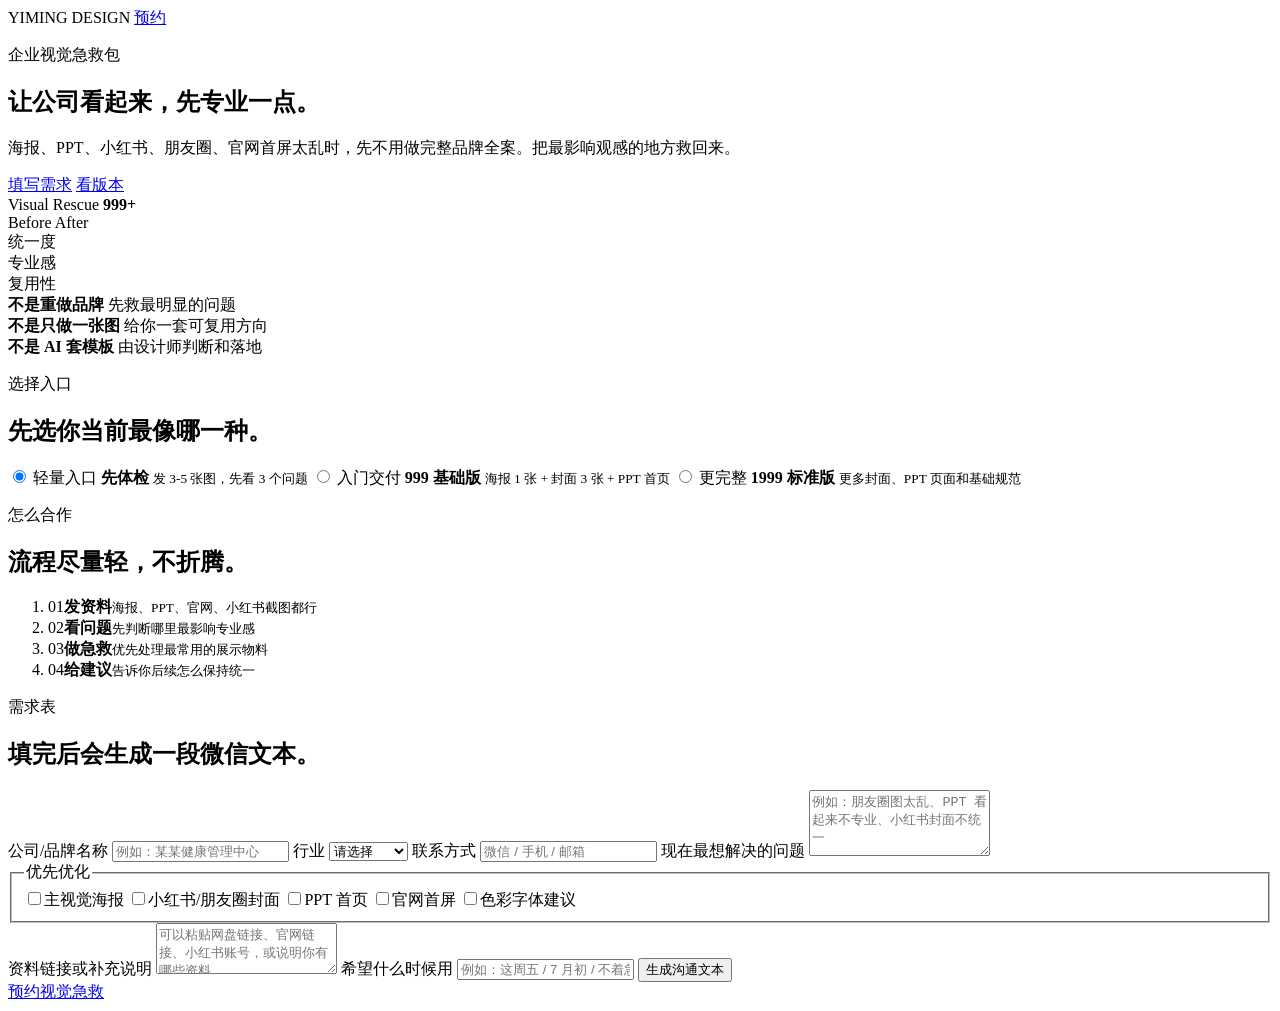
==== visual-rescue/index.html @ 76095b5c "Add initial HTML structure for visual rescue page" ====
<!doctype html>
<html lang="zh-CN">
  <head>
    <meta charset="UTF-8" />
    <meta name="viewport" content="width=device-width, initial-scale=1.0" />
    <title>企业视觉急救包预约</title>
    <meta name="description" content="企业视觉急救包预约页，填写资料后生成微信沟通文本。" />
    <link rel="stylesheet" href="./styles.css" />
  </head>
  <body>
    <main class="app">
      <section class="hero">
        <nav class="topbar" aria-label="页面导航">
          <span>YIMING DESIGN</span>
          <a href="#form">预约</a>
        </nav>

        <div class="hero-grid">
          <div class="hero-copy">
            <p class="eyebrow">企业视觉急救包</p>
            <h1>让公司看起来，先专业一点。</h1>
            <p>
              海报、PPT、小红书、朋友圈、官网首屏太乱时，先不用做完整品牌全案。把最影响观感的地方救回来。
            </p>
            <div class="hero-actions">
              <a class="primary" href="#form">填写需求</a>
              <a class="ghost" href="#plans">看版本</a>
            </div>
          </div>

          <div class="visual-card" aria-label="服务摘要">
            <div class="scanline"></div>
            <div class="visual-head">
              <span>Visual Rescue</span>
              <strong>999+</strong>
            </div>
            <div class="poster-preview">
              <span>Before</span>
              <span>After</span>
            </div>
            <div class="score-list">
              <div><span>统一度</span><b style="--w:86%"></b></div>
              <div><span>专业感</span><b style="--w:92%"></b></div>
              <div><span>复用性</span><b style="--w:78%"></b></div>
            </div>
          </div>
        </div>
      </section>

      <section class="panel promise">
        <div>
          <strong>不是重做品牌</strong>
          <span>先救最明显的问题</span>
        </div>
        <div>
          <strong>不是只做一张图</strong>
          <span>给你一套可复用方向</span>
        </div>
        <div>
          <strong>不是 AI 套模板</strong>
          <span>由设计师判断和落地</span>
        </div>
      </section>

      <section class="panel" id="plans">
        <div class="section-title">
          <p class="eyebrow">选择入口</p>
          <h2>先选你当前最像哪一种。</h2>
        </div>
        <div class="plans" role="radiogroup" aria-label="服务版本">
          <label class="plan active">
            <input type="radio" name="plan" value="先做免费初步体检" checked />
            <span class="plan-kicker">轻量入口</span>
            <strong>先体检</strong>
            <small>发 3-5 张图，先看 3 个问题</small>
          </label>
          <label class="plan">
            <input type="radio" name="plan" value="999 基础版视觉急救包" />
            <span class="plan-kicker">入门交付</span>
            <strong>999 基础版</strong>
            <small>海报 1 张 + 封面 3 张 + PPT 首页</small>
          </label>
          <label class="plan">
            <input type="radio" name="plan" value="1999 标准版视觉急救包" />
            <span class="plan-kicker">更完整</span>
            <strong>1999 标准版</strong>
            <small>更多封面、PPT 页面和基础规范</small>
          </label>
        </div>
      </section>

      <section class="panel process">
        <div class="section-title">
          <p class="eyebrow">怎么合作</p>
          <h2>流程尽量轻，不折腾。</h2>
        </div>
        <ol>
          <li><span>01</span><strong>发资料</strong><small>海报、PPT、官网、小红书截图都行</small></li>
          <li><span>02</span><strong>看问题</strong><small>先判断哪里最影响专业感</small></li>
          <li><span>03</span><strong>做急救</strong><small>优先处理最常用的展示物料</small></li>
          <li><span>04</span><strong>给建议</strong><small>告诉你后续怎么保持统一</small></li>
        </ol>
      </section>

      <form class="panel form" id="form">
        <div class="section-title">
          <p class="eyebrow">需求表</p>
          <h2>填完后会生成一段微信文本。</h2>
        </div>

        <label>
          <span>公司/品牌名称</span>
          <input name="brand" type="text" placeholder="例如：某某健康管理中心" />
        </label>

        <label>
          <span>行业</span>
          <select name="industry">
            <option value="">请选择</option>
            <option>医疗健康</option>
            <option>教育培训</option>
            <option>餐饮/门店</option>
            <option>本地服务</option>
            <option>企业服务</option>
            <option>电商/APP</option>
            <option>其他</option>
          </select>
        </label>

        <label>
          <span>联系方式</span>
          <input name="contact" type="text" placeholder="微信 / 手机 / 邮箱" />
        </label>

        <label>
          <span>现在最想解决的问题</span>
          <textarea name="problem" rows="4" placeholder="例如：朋友圈图太乱、PPT 看起来不专业、小红书封面不统一"></textarea>
        </label>

        <fieldset>
          <legend>优先优化</legend>
          <div class="checks">
            <label><input type="checkbox" name="needs" value="主视觉海报" />主视觉海报</label>
            <label><input type="checkbox" name="needs" value="小红书/朋友圈封面" />小红书/朋友圈封面</label>
            <label><input type="checkbox" name="needs" value="PPT 首页" />PPT 首页</label>
            <label><input type="checkbox" name="needs" value="官网首屏" />官网首屏</label>
            <label><input type="checkbox" name="needs" value="色彩字体建议" />色彩字体建议</label>
          </div>
        </fieldset>

        <label>
          <span>资料链接或补充说明</span>
          <textarea name="materials" rows="3" placeholder="可以粘贴网盘链接、官网链接、小红书账号，或说明你有哪些资料"></textarea>
        </label>

        <label>
          <span>希望什么时候用</span>
          <input name="deadline" type="text" placeholder="例如：这周五 / 7 月初 / 不着急" />
        </label>

        <button class="submit" type="submit">生成沟通文本</button>
      </form>

      <section class="panel result" id="resultPanel" hidden>
        <div class="section-title">
          <p class="eyebrow">已生成</p>
          <h2>复制这段发给我。</h2>
        </div>
        <textarea id="resultText" rows="12" readonly></textarea>
        <div class="actions">
          <button type="button" id="copyButton">复制文本</button>
          <a href="mailto:1048503374@qq.com" id="mailLink">发邮件</a>
        </div>
        <p class="tip">微信里也可以直接粘贴这段内容，再把相关图片一起发来。</p>
      </section>
    </main>

    <a class="float-cta" href="#form">预约视觉急救</a>
    <script src="./script.js"></script>
  </body>
</html>
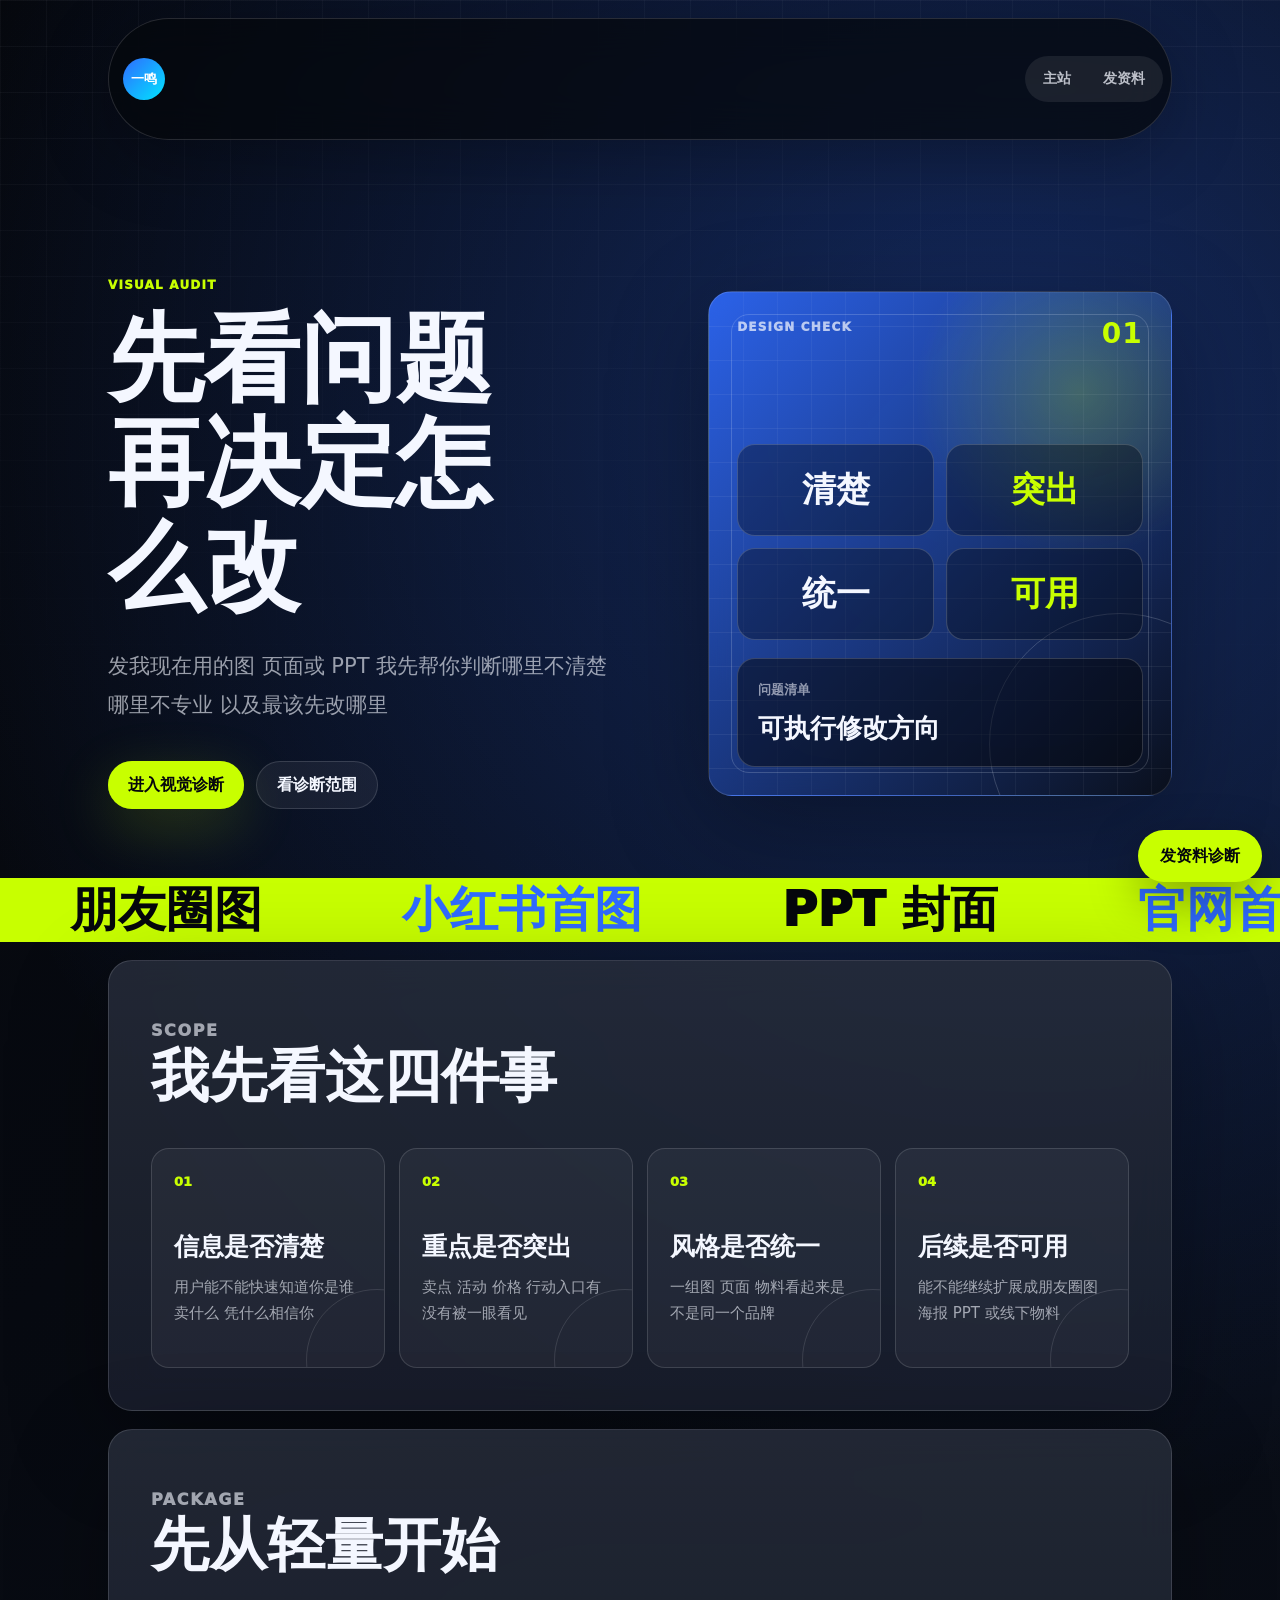
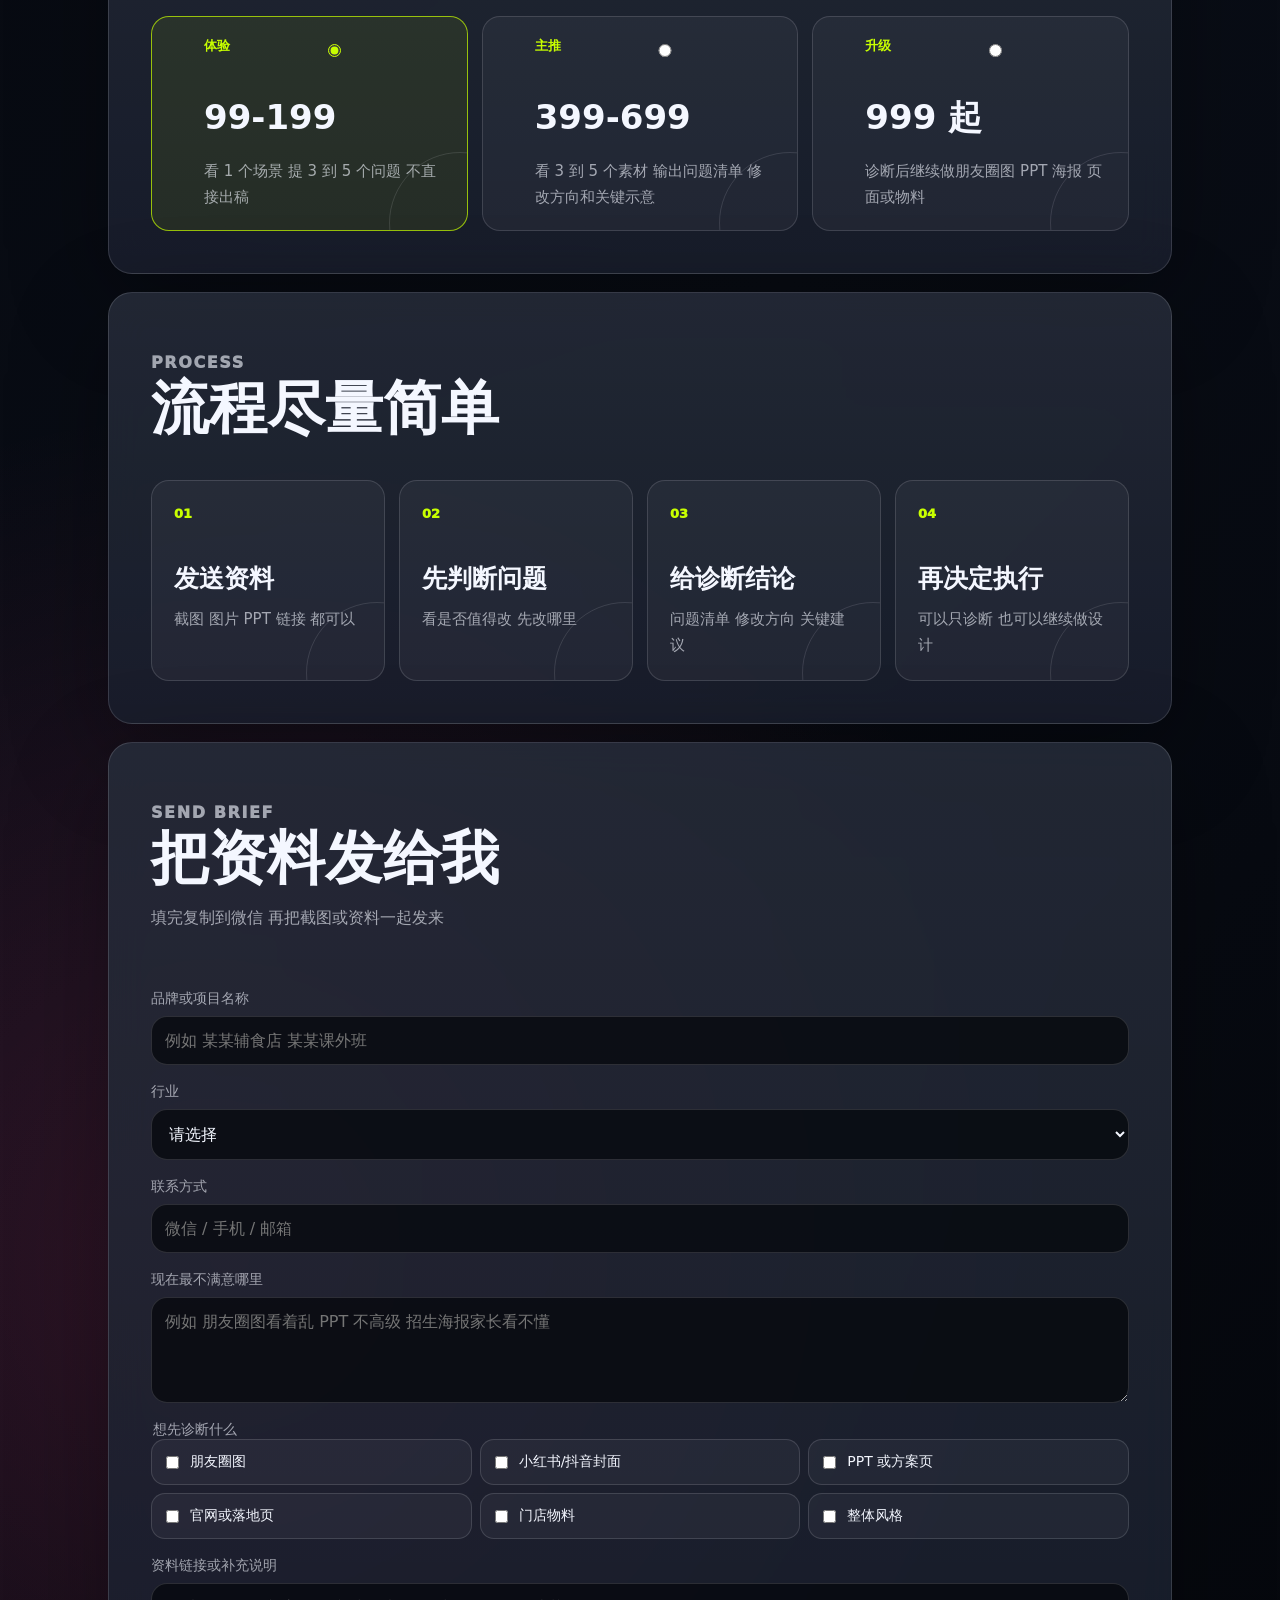
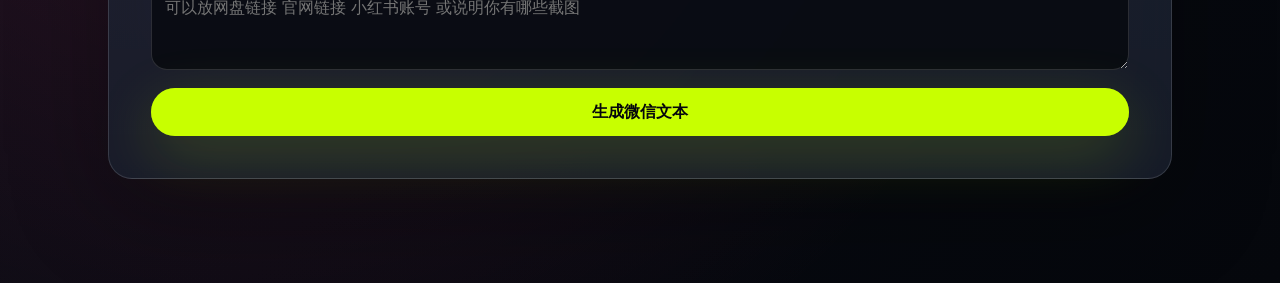
==== commit 0443052f: "Refine visual audit landing page" ====
--- a/visual-rescue/index.html
+++ b/visual-rescue/index.html
@@ -3,126 +3,155 @@
   <head>
     <meta charset="UTF-8" />
     <meta name="viewport" content="width=device-width, initial-scale=1.0" />
-    <title>企业视觉急救包预约</title>
-    <meta name="description" content="企业视觉急救包预约页，填写资料后生成微信沟通文本。" />
+    <title>视觉诊断 张一鸣</title>
+    <meta name="description" content="张一鸣视觉诊断入口，发送现有宣传图、页面或 PPT，先判断哪里不专业、哪里值得改。" />
     <link rel="stylesheet" href="./styles.css" />
   </head>
   <body>
     <main class="app">
-      <section class="hero">
+      <section class="hero" id="top">
         <nav class="topbar" aria-label="页面导航">
-          <span>YIMING DESIGN</span>
-          <a href="#form">预约</a>
+          <a class="brand" href="../">一鸣</a>
+          <div>
+            <a href="../">主站</a>
+            <a href="#form">发资料</a>
+          </div>
         </nav>
 
         <div class="hero-grid">
           <div class="hero-copy">
-            <p class="eyebrow">企业视觉急救包</p>
-            <h1>让公司看起来，先专业一点。</h1>
+            <p class="eyebrow">Visual Audit</p>
+            <h1>先看问题<br />再决定怎么改</h1>
             <p>
-              海报、PPT、小红书、朋友圈、官网首屏太乱时，先不用做完整品牌全案。把最影响观感的地方救回来。
+              发我现在用的图 页面或 PPT 我先帮你判断哪里不清楚 哪里不专业 以及最该先改哪里
             </p>
             <div class="hero-actions">
-              <a class="primary" href="#form">填写需求</a>
-              <a class="ghost" href="#plans">看版本</a>
-            </div>
-          </div>
-
-          <div class="visual-card" aria-label="服务摘要">
-            <div class="scanline"></div>
-            <div class="visual-head">
-              <span>Visual Rescue</span>
-              <strong>999+</strong>
-            </div>
-            <div class="poster-preview">
-              <span>Before</span>
-              <span>After</span>
-            </div>
-            <div class="score-list">
-              <div><span>统一度</span><b style="--w:86%"></b></div>
-              <div><span>专业感</span><b style="--w:92%"></b></div>
-              <div><span>复用性</span><b style="--w:78%"></b></div>
-            </div>
-          </div>
-        </div>
-      </section>
-
-      <section class="panel promise">
-        <div>
-          <strong>不是重做品牌</strong>
-          <span>先救最明显的问题</span>
-        </div>
-        <div>
-          <strong>不是只做一张图</strong>
-          <span>给你一套可复用方向</span>
-        </div>
-        <div>
-          <strong>不是 AI 套模板</strong>
-          <span>由设计师判断和落地</span>
-        </div>
-      </section>
-
-      <section class="panel" id="plans">
-        <div class="section-title">
-          <p class="eyebrow">选择入口</p>
-          <h2>先选你当前最像哪一种。</h2>
-        </div>
-        <div class="plans" role="radiogroup" aria-label="服务版本">
+              <a class="primary pulse" href="#form">进入视觉诊断</a>
+              <a class="ghost" href="#scope">看诊断范围</a>
+            </div>
+          </div>
+
+          <div class="audit-card" aria-label="视觉诊断演示">
+            <div class="audit-grid" aria-hidden="true">
+              <span></span><span></span><span></span><span></span>
+            </div>
+            <div class="audit-head">
+              <span>DESIGN CHECK</span>
+              <strong>01</strong>
+            </div>
+            <div class="audit-focus">
+              <b>清楚</b>
+              <b>突出</b>
+              <b>统一</b>
+              <b>可用</b>
+            </div>
+            <div class="audit-report">
+              <span>问题清单</span>
+              <strong>可执行修改方向</strong>
+            </div>
+          </div>
+        </div>
+      </section>
+
+      <section class="strip" aria-label="适合诊断的内容">
+        <span>朋友圈图</span>
+        <span>小红书首图</span>
+        <span>PPT 封面</span>
+        <span>官网首屏</span>
+        <span>门店物料</span>
+      </section>
+
+      <section class="panel scope" id="scope">
+        <div class="section-title">
+          <p class="eyebrow">Scope</p>
+          <h2>我先看这四件事</h2>
+        </div>
+        <div class="scope-grid">
+          <article>
+            <span>01</span>
+            <strong>信息是否清楚</strong>
+            <p>用户能不能快速知道你是谁 卖什么 凭什么相信你</p>
+          </article>
+          <article>
+            <span>02</span>
+            <strong>重点是否突出</strong>
+            <p>卖点 活动 价格 行动入口有没有被一眼看见</p>
+          </article>
+          <article>
+            <span>03</span>
+            <strong>风格是否统一</strong>
+            <p>一组图 页面 物料看起来是不是同一个品牌</p>
+          </article>
+          <article>
+            <span>04</span>
+            <strong>后续是否可用</strong>
+            <p>能不能继续扩展成朋友圈图 海报 PPT 或线下物料</p>
+          </article>
+        </div>
+      </section>
+
+      <section class="panel plans" id="plans">
+        <div class="section-title">
+          <p class="eyebrow">Package</p>
+          <h2>先从轻量开始</h2>
+        </div>
+        <div class="plan-grid" role="radiogroup" aria-label="服务版本">
           <label class="plan active">
-            <input type="radio" name="plan" value="先做免费初步体检" checked />
-            <span class="plan-kicker">轻量入口</span>
-            <strong>先体检</strong>
-            <small>发 3-5 张图，先看 3 个问题</small>
+            <input type="radio" name="plan" value="视觉诊断体验版" checked />
+            <span>体验</span>
+            <strong>99-199</strong>
+            <small>看 1 个场景 提 3 到 5 个问题 不直接出稿</small>
           </label>
           <label class="plan">
-            <input type="radio" name="plan" value="999 基础版视觉急救包" />
-            <span class="plan-kicker">入门交付</span>
-            <strong>999 基础版</strong>
-            <small>海报 1 张 + 封面 3 张 + PPT 首页</small>
+            <input type="radio" name="plan" value="视觉诊断标准版" />
+            <span>主推</span>
+            <strong>399-699</strong>
+            <small>看 3 到 5 个素材 输出问题清单 修改方向和关键示意</small>
           </label>
           <label class="plan">
-            <input type="radio" name="plan" value="1999 标准版视觉急救包" />
-            <span class="plan-kicker">更完整</span>
-            <strong>1999 标准版</strong>
-            <small>更多封面、PPT 页面和基础规范</small>
+            <input type="radio" name="plan" value="视觉升级执行版" />
+            <span>升级</span>
+            <strong>999 起</strong>
+            <small>诊断后继续做朋友圈图 PPT 海报 页面或物料</small>
           </label>
         </div>
       </section>
 
       <section class="panel process">
         <div class="section-title">
-          <p class="eyebrow">怎么合作</p>
-          <h2>流程尽量轻，不折腾。</h2>
+          <p class="eyebrow">Process</p>
+          <h2>流程尽量简单</h2>
         </div>
         <ol>
-          <li><span>01</span><strong>发资料</strong><small>海报、PPT、官网、小红书截图都行</small></li>
-          <li><span>02</span><strong>看问题</strong><small>先判断哪里最影响专业感</small></li>
-          <li><span>03</span><strong>做急救</strong><small>优先处理最常用的展示物料</small></li>
-          <li><span>04</span><strong>给建议</strong><small>告诉你后续怎么保持统一</small></li>
+          <li><span>01</span><strong>发送资料</strong><small>截图 图片 PPT 链接 都可以</small></li>
+          <li><span>02</span><strong>先判断问题</strong><small>看是否值得改 先改哪里</small></li>
+          <li><span>03</span><strong>给诊断结论</strong><small>问题清单 修改方向 关键建议</small></li>
+          <li><span>04</span><strong>再决定执行</strong><small>可以只诊断 也可以继续做设计</small></li>
         </ol>
       </section>
 
       <form class="panel form" id="form">
         <div class="section-title">
-          <p class="eyebrow">需求表</p>
-          <h2>填完后会生成一段微信文本。</h2>
-        </div>
-
-        <label>
-          <span>公司/品牌名称</span>
-          <input name="brand" type="text" placeholder="例如：某某健康管理中心" />
+          <p class="eyebrow">Send Brief</p>
+          <h2>把资料发给我</h2>
+          <p>填完复制到微信 再把截图或资料一起发来</p>
+        </div>
+
+        <label>
+          <span>品牌或项目名称</span>
+          <input name="brand" type="text" placeholder="例如 某某辅食店 某某课外班" />
         </label>
 
         <label>
           <span>行业</span>
           <select name="industry">
             <option value="">请选择</option>
-            <option>医疗健康</option>
+            <option>婴儿辅食/母婴</option>
             <option>教育培训</option>
             <option>餐饮/门店</option>
+            <option>医疗健康</option>
             <option>本地服务</option>
             <option>企业服务</option>
-            <option>电商/APP</option>
             <option>其他</option>
           </select>
         </label>
@@ -133,49 +162,45 @@
         </label>
 
         <label>
-          <span>现在最想解决的问题</span>
-          <textarea name="problem" rows="4" placeholder="例如：朋友圈图太乱、PPT 看起来不专业、小红书封面不统一"></textarea>
+          <span>现在最不满意哪里</span>
+          <textarea name="problem" rows="4" placeholder="例如 朋友圈图看着乱 PPT 不高级 招生海报家长看不懂"></textarea>
         </label>
 
         <fieldset>
-          <legend>优先优化</legend>
+          <legend>想先诊断什么</legend>
           <div class="checks">
-            <label><input type="checkbox" name="needs" value="主视觉海报" />主视觉海报</label>
-            <label><input type="checkbox" name="needs" value="小红书/朋友圈封面" />小红书/朋友圈封面</label>
-            <label><input type="checkbox" name="needs" value="PPT 首页" />PPT 首页</label>
-            <label><input type="checkbox" name="needs" value="官网首屏" />官网首屏</label>
-            <label><input type="checkbox" name="needs" value="色彩字体建议" />色彩字体建议</label>
+            <label><input type="checkbox" name="needs" value="朋友圈图" />朋友圈图</label>
+            <label><input type="checkbox" name="needs" value="小红书/抖音封面" />小红书/抖音封面</label>
+            <label><input type="checkbox" name="needs" value="PPT 或方案页" />PPT 或方案页</label>
+            <label><input type="checkbox" name="needs" value="官网或落地页" />官网或落地页</label>
+            <label><input type="checkbox" name="needs" value="门店物料" />门店物料</label>
+            <label><input type="checkbox" name="needs" value="整体风格" />整体风格</label>
           </div>
         </fieldset>
 
         <label>
           <span>资料链接或补充说明</span>
-          <textarea name="materials" rows="3" placeholder="可以粘贴网盘链接、官网链接、小红书账号，或说明你有哪些资料"></textarea>
-        </label>
-
-        <label>
-          <span>希望什么时候用</span>
-          <input name="deadline" type="text" placeholder="例如：这周五 / 7 月初 / 不着急" />
-        </label>
-
-        <button class="submit" type="submit">生成沟通文本</button>
+          <textarea name="materials" rows="3" placeholder="可以放网盘链接 官网链接 小红书账号 或说明你有哪些截图"></textarea>
+        </label>
+
+        <button class="submit pulse" type="submit">生成微信文本</button>
       </form>
 
       <section class="panel result" id="resultPanel" hidden>
         <div class="section-title">
-          <p class="eyebrow">已生成</p>
-          <h2>复制这段发给我。</h2>
+          <p class="eyebrow">Message</p>
+          <h2>复制这段发给我</h2>
         </div>
         <textarea id="resultText" rows="12" readonly></textarea>
         <div class="actions">
           <button type="button" id="copyButton">复制文本</button>
           <a href="mailto:1048503374@qq.com" id="mailLink">发邮件</a>
         </div>
-        <p class="tip">微信里也可以直接粘贴这段内容，再把相关图片一起发来。</p>
+        <p class="tip">微信也可以直接发 记得把截图或资料一起发来</p>
       </section>
     </main>
 
-    <a class="float-cta" href="#form">预约视觉急救</a>
+    <a class="float-cta" href="#form">发资料诊断</a>
     <script src="./script.js"></script>
   </body>
 </html>
--- a/visual-rescue/styles.css
+++ b/visual-rescue/styles.css
@@ -0,0 +1,853 @@
+:root {
+  --bg: #05070c;
+  --panel: rgba(18, 24, 39, 0.82);
+  --panel-2: #101622;
+  --text: #f4f7ff;
+  --muted: rgba(244, 247, 255, 0.62);
+  --line: rgba(244, 247, 255, 0.14);
+  --blue: #2f6bff;
+  --cyan: #00e5ff;
+  --acid: #c8ff00;
+  --hot: #ff3d81;
+  --ink: #05070c;
+}
+
+* {
+  box-sizing: border-box;
+}
+
+html {
+  max-width: 100%;
+  overflow-x: hidden;
+  scroll-behavior: smooth;
+}
+
+body {
+  margin: 0;
+  min-height: 100vh;
+  overflow-x: hidden;
+  background:
+    radial-gradient(circle at 78% 12%, rgba(47, 107, 255, 0.32), transparent 34%),
+    radial-gradient(circle at 18% 82%, rgba(255, 61, 129, 0.16), transparent 28%),
+    linear-gradient(135deg, #05070c 0%, #090d16 56%, #05070c 100%);
+  color: var(--text);
+  font-family:
+    ui-sans-serif,
+    system-ui,
+    -apple-system,
+    BlinkMacSystemFont,
+    "Segoe UI",
+    "PingFang SC",
+    "Microsoft YaHei",
+    Arial,
+    sans-serif;
+}
+
+body::before {
+  content: "";
+  position: fixed;
+  inset: 0;
+  z-index: -1;
+  background:
+    linear-gradient(rgba(244, 247, 255, 0.045) 1px, transparent 1px),
+    linear-gradient(90deg, rgba(244, 247, 255, 0.035) 1px, transparent 1px);
+  background-size: 46px 46px;
+  mask-image: linear-gradient(to bottom, black, transparent 84%);
+}
+
+a {
+  color: inherit;
+  text-decoration: none;
+}
+
+button,
+input,
+select,
+textarea {
+  font: inherit;
+}
+
+.app {
+  width: min(100%, 1120px);
+  margin: 0 auto;
+  padding: 18px clamp(16px, 4vw, 28px) 104px;
+}
+
+.hero {
+  min-height: min(860px, 100svh);
+  display: grid;
+  align-content: stretch;
+}
+
+.topbar {
+  position: sticky;
+  top: 14px;
+  z-index: 20;
+  min-height: 58px;
+  display: flex;
+  align-items: center;
+  justify-content: space-between;
+  border: 1px solid var(--line);
+  border-radius: 999px;
+  padding: 8px 8px 8px 14px;
+  background: rgba(5, 7, 12, 0.72);
+  backdrop-filter: blur(22px);
+  box-shadow: 0 18px 70px rgba(0, 0, 0, 0.28);
+}
+
+.brand {
+  width: 42px;
+  height: 42px;
+  display: grid;
+  place-items: center;
+  border-radius: 50%;
+  background: linear-gradient(135deg, var(--blue), var(--cyan));
+  color: white;
+  font-size: 13px;
+  font-weight: 950;
+}
+
+.topbar div {
+  display: inline-flex;
+  gap: 4px;
+  border-radius: 999px;
+  padding: 4px;
+  background: rgba(244, 247, 255, 0.08);
+}
+
+.topbar div a {
+  min-height: 38px;
+  display: inline-flex;
+  align-items: center;
+  border-radius: 999px;
+  padding: 0 14px;
+  color: rgba(244, 247, 255, 0.74);
+  font-size: 14px;
+  font-weight: 850;
+}
+
+.topbar div a:hover,
+.topbar div a:focus-visible {
+  background: var(--text);
+  color: var(--bg);
+  outline: 0;
+}
+
+.hero-grid {
+  display: grid;
+  grid-template-columns: minmax(0, 0.88fr) minmax(360px, 0.78fr);
+  gap: clamp(34px, 6vw, 84px);
+  align-items: center;
+  padding: clamp(54px, 9vw, 110px) 0 40px;
+}
+
+.eyebrow {
+  margin: 0 0 16px;
+  color: var(--acid);
+  font-size: 12px;
+  font-weight: 950;
+  letter-spacing: 0.1em;
+  text-transform: uppercase;
+}
+
+h1,
+h2,
+p {
+  text-wrap: pretty;
+  overflow-wrap: anywhere;
+}
+
+h1,
+h2 {
+  margin: 0;
+  line-height: 1.08;
+  letter-spacing: 0;
+}
+
+h1 {
+  max-width: 720px;
+  font-size: clamp(50px, 8vw, 96px);
+  font-weight: 950;
+}
+
+h2 {
+  font-size: clamp(30px, 4.8vw, 58px);
+  font-weight: 930;
+}
+
+.hero-copy > p:not(.eyebrow),
+.section-title p,
+.tip {
+  color: var(--muted);
+}
+
+.hero-copy > p:not(.eyebrow) {
+  max-width: 560px;
+  margin: 28px 0 0;
+  font-size: clamp(17px, 1.8vw, 21px);
+  line-height: 1.85;
+}
+
+.hero-actions {
+  display: flex;
+  flex-wrap: wrap;
+  gap: 12px;
+  margin-top: 36px;
+}
+
+.primary,
+.ghost,
+.submit,
+.actions button,
+.actions a {
+  position: relative;
+  min-height: 48px;
+  display: inline-flex;
+  align-items: center;
+  justify-content: center;
+  overflow: hidden;
+  border-radius: 999px;
+  padding: 0 20px;
+  font-weight: 900;
+  transition:
+    transform 200ms ease,
+    border-color 200ms ease,
+    background 200ms ease,
+    color 200ms ease,
+    box-shadow 200ms ease;
+}
+
+.primary,
+.submit,
+.actions button {
+  border: 0;
+  background: var(--acid);
+  color: var(--ink);
+  box-shadow: 0 18px 60px rgba(200, 255, 0, 0.18);
+}
+
+.pulse::after {
+  content: "";
+  position: absolute;
+  inset: -2px;
+  z-index: -1;
+  border-radius: inherit;
+  background: rgba(200, 255, 0, 0.42);
+  animation: pulse-ring 1.8s ease-out infinite;
+}
+
+.ghost,
+.actions a {
+  border: 1px solid var(--line);
+  background: rgba(244, 247, 255, 0.06);
+  color: var(--text);
+}
+
+.primary:hover,
+.ghost:hover,
+.submit:hover,
+.actions button:hover,
+.actions a:hover,
+.primary:focus-visible,
+.ghost:focus-visible,
+.submit:focus-visible,
+.actions button:focus-visible,
+.actions a:focus-visible {
+  outline: 0;
+  transform: translateY(-2px);
+}
+
+.primary:hover,
+.submit:hover,
+.actions button:hover {
+  box-shadow: 0 22px 80px rgba(200, 255, 0, 0.25);
+}
+
+.audit-card,
+.panel {
+  border: 1px solid var(--line);
+  border-radius: 24px;
+  background:
+    linear-gradient(180deg, rgba(244, 247, 255, 0.08), rgba(244, 247, 255, 0.03)),
+    var(--panel);
+  box-shadow: 0 28px 100px rgba(0, 0, 0, 0.32);
+  backdrop-filter: blur(18px);
+}
+
+.audit-card {
+  position: relative;
+  min-height: 500px;
+  overflow: hidden;
+  padding: 28px;
+  background:
+    radial-gradient(circle at 80% 20%, rgba(200, 255, 0, 0.22), transparent 30%),
+    linear-gradient(135deg, rgba(47, 107, 255, 0.88), rgba(9, 13, 22, 0.86));
+  transition:
+    transform 280ms ease,
+    box-shadow 280ms ease,
+    border-color 280ms ease;
+}
+
+.audit-card:hover {
+  transform: translateY(-4px) rotateX(1deg);
+  border-color: rgba(200, 255, 0, 0.42);
+  box-shadow: 0 34px 120px rgba(47, 107, 255, 0.25);
+}
+
+.audit-card::before {
+  content: "";
+  position: absolute;
+  inset: 22px;
+  border: 1px solid rgba(244, 247, 255, 0.18);
+  border-radius: 18px;
+}
+
+.audit-card::after {
+  content: "";
+  position: absolute;
+  right: -80px;
+  bottom: -80px;
+  width: 260px;
+  height: 260px;
+  border: 1px solid rgba(244, 247, 255, 0.18);
+  border-radius: 50%;
+}
+
+.audit-grid {
+  position: absolute;
+  inset: 0;
+  background:
+    linear-gradient(rgba(255, 255, 255, 0.06) 1px, transparent 1px),
+    linear-gradient(90deg, rgba(255, 255, 255, 0.045) 1px, transparent 1px);
+  background-size: 34px 34px;
+}
+
+.audit-head,
+.audit-focus,
+.audit-report {
+  position: relative;
+  z-index: 2;
+}
+
+.audit-head {
+  display: flex;
+  justify-content: space-between;
+  color: rgba(244, 247, 255, 0.72);
+  font-size: 12px;
+  font-weight: 950;
+  letter-spacing: 0.1em;
+  text-transform: uppercase;
+}
+
+.audit-head strong {
+  color: var(--acid);
+  font-size: 28px;
+  line-height: 1;
+}
+
+.audit-focus {
+  display: grid;
+  grid-template-columns: repeat(2, minmax(0, 1fr));
+  gap: 12px;
+  margin-top: 96px;
+}
+
+.audit-focus b {
+  min-height: 92px;
+  display: grid;
+  place-items: center;
+  border: 1px solid rgba(244, 247, 255, 0.18);
+  border-radius: 18px;
+  background: rgba(5, 7, 12, 0.36);
+  font-size: 34px;
+}
+
+.audit-focus b:nth-child(2),
+.audit-focus b:nth-child(4) {
+  color: var(--acid);
+}
+
+.audit-report {
+  margin-top: 18px;
+  border: 1px solid rgba(244, 247, 255, 0.18);
+  border-radius: 18px;
+  padding: 20px;
+  background: rgba(5, 7, 12, 0.52);
+}
+
+.audit-report span {
+  color: rgba(244, 247, 255, 0.58);
+  font-size: 13px;
+  font-weight: 900;
+}
+
+.audit-report strong {
+  display: block;
+  margin-top: 12px;
+  font-size: 26px;
+}
+
+.strip {
+  position: relative;
+  left: 50%;
+  width: 100vw;
+  max-width: 100vw;
+  display: flex;
+  overflow: hidden;
+  margin: 0;
+  transform: translateX(-50%);
+  background: var(--acid);
+  color: var(--ink);
+}
+
+.strip span {
+  min-height: 58px;
+  display: inline-flex;
+  align-items: center;
+  padding: 0 clamp(28px, 6vw, 70px);
+  font-size: clamp(24px, 4vw, 48px);
+  font-weight: 950;
+  white-space: nowrap;
+}
+
+.strip span:nth-child(2n) {
+  color: var(--blue);
+}
+
+.panel {
+  margin-top: 18px;
+  padding: clamp(22px, 4vw, 42px);
+}
+
+.section-title {
+  margin-bottom: clamp(22px, 4vw, 40px);
+}
+
+.section-title p {
+  margin: 14px 0 0;
+  font-size: 16px;
+  line-height: 1.75;
+}
+
+.scope-grid,
+.plan-grid,
+.process ol {
+  display: grid;
+  gap: 14px;
+}
+
+.scope-grid {
+  grid-template-columns: repeat(4, minmax(0, 1fr));
+}
+
+.scope article,
+.plan,
+.process li {
+  border: 1px solid var(--line);
+  border-radius: 18px;
+  background: rgba(244, 247, 255, 0.045);
+}
+
+.scope article {
+  min-height: 220px;
+  padding: 22px;
+  position: relative;
+  overflow: hidden;
+  transition:
+    transform 240ms ease,
+    border-color 240ms ease,
+    background 240ms ease;
+}
+
+.scope article::after,
+.process li::after,
+.plan::after {
+  content: "";
+  position: absolute;
+  right: -64px;
+  bottom: -64px;
+  width: 140px;
+  height: 140px;
+  border: 1px solid rgba(244, 247, 255, 0.12);
+  border-radius: 50%;
+  transition:
+    transform 240ms ease,
+    border-color 240ms ease;
+}
+
+.scope article:hover,
+.process li:hover,
+.plan:hover {
+  transform: translateY(-6px);
+  border-color: rgba(200, 255, 0, 0.48);
+  background: rgba(244, 247, 255, 0.07);
+}
+
+.scope article:hover::after,
+.process li:hover::after,
+.plan:hover::after {
+  transform: translate(-12px, -12px);
+  border-color: rgba(200, 255, 0, 0.46);
+}
+
+.scope article span,
+.plan span,
+.process li span {
+  color: var(--acid);
+  font-size: 13px;
+  font-weight: 950;
+}
+
+.scope article strong,
+.plan strong,
+.process li strong {
+  display: block;
+  margin-top: 42px;
+  font-size: 25px;
+  line-height: 1.18;
+}
+
+.scope article p,
+.plan small,
+.process small {
+  display: block;
+  margin-top: 14px;
+  color: var(--muted);
+  font-size: 15px;
+  line-height: 1.7;
+}
+
+.plan-grid {
+  grid-template-columns: repeat(3, minmax(0, 1fr));
+}
+
+.plan {
+  position: relative;
+  display: grid;
+  gap: 8px;
+  min-height: 190px;
+  padding: 20px 20px 20px 52px;
+  cursor: pointer;
+  overflow: hidden;
+}
+
+.plan input {
+  position: absolute;
+  left: 20px;
+  top: 24px;
+  accent-color: var(--acid);
+}
+
+.plan.active {
+  border-color: rgba(200, 255, 0, 0.7);
+  background: rgba(200, 255, 0, 0.08);
+}
+
+.plan strong {
+  margin-top: 34px;
+  font-size: 34px;
+}
+
+.process ol {
+  grid-template-columns: repeat(4, minmax(0, 1fr));
+  margin: 0;
+  padding: 0;
+  list-style: none;
+}
+
+.process li {
+  position: relative;
+  overflow: hidden;
+  min-height: 190px;
+  padding: 22px;
+}
+
+.form {
+  display: grid;
+  gap: 18px;
+}
+
+label,
+fieldset {
+  display: grid;
+  gap: 8px;
+  margin: 0;
+  border: 0;
+  padding: 0;
+}
+
+label span,
+legend {
+  color: var(--muted);
+  font-size: 14px;
+}
+
+input,
+select,
+textarea {
+  width: 100%;
+  border: 1px solid var(--line);
+  border-radius: 16px;
+  background: rgba(5, 7, 12, 0.72);
+  color: var(--text);
+  padding: 14px 13px;
+  outline: none;
+}
+
+textarea {
+  resize: vertical;
+}
+
+input:focus,
+select:focus,
+textarea:focus {
+  border-color: var(--acid);
+  box-shadow: 0 0 0 3px rgba(200, 255, 0, 0.12);
+}
+
+.checks {
+  display: grid;
+  grid-template-columns: repeat(3, minmax(0, 1fr));
+  gap: 8px;
+}
+
+.checks label {
+  min-height: 46px;
+  display: flex;
+  align-items: center;
+  gap: 8px;
+  border: 1px solid var(--line);
+  border-radius: 14px;
+  padding: 0 10px;
+  background: rgba(244, 247, 255, 0.045);
+  color: var(--text);
+  font-size: 14px;
+}
+
+.checks input {
+  width: auto;
+  accent-color: var(--acid);
+}
+
+.result textarea {
+  margin-top: 10px;
+}
+
+.actions {
+  display: grid;
+  grid-template-columns: 1fr 1fr;
+  gap: 10px;
+  margin-top: 12px;
+}
+
+.float-cta {
+  position: fixed;
+  right: 18px;
+  bottom: 18px;
+  z-index: 30;
+  min-height: 52px;
+  display: inline-flex;
+  align-items: center;
+  justify-content: center;
+  border-radius: 999px;
+  padding: 0 22px;
+  background: var(--acid);
+  color: var(--ink);
+  font-weight: 950;
+  box-shadow: 0 18px 50px rgba(0, 0, 0, 0.36);
+  transition:
+    transform 200ms ease,
+    box-shadow 200ms ease;
+}
+
+.float-cta:hover,
+.float-cta:focus-visible {
+  outline: 0;
+  transform: translateY(-3px);
+  box-shadow: 0 22px 70px rgba(200, 255, 0, 0.22);
+}
+
+@keyframes pulse-ring {
+  0% {
+    opacity: 0.42;
+    transform: scale(1);
+  }
+
+  100% {
+    opacity: 0;
+    transform: scale(1.28);
+  }
+}
+
+@media (max-width: 900px) {
+  .hero {
+    min-height: auto;
+  }
+
+  .hero-grid {
+    grid-template-columns: 1fr;
+    padding-top: 44px;
+  }
+
+  .hero-copy {
+    max-width: 660px;
+  }
+
+  .audit-card {
+    min-height: 420px;
+  }
+
+  .scope-grid,
+  .process ol {
+    grid-template-columns: repeat(2, minmax(0, 1fr));
+  }
+
+  .plan-grid {
+    grid-template-columns: 1fr;
+  }
+}
+
+@media (max-width: 620px) {
+  .app {
+    padding-inline: 14px;
+  }
+
+  .topbar div a {
+    padding: 0 12px;
+    font-size: 13px;
+  }
+
+  h1 {
+    font-size: clamp(42px, 15vw, 58px);
+  }
+
+  h2 {
+    font-size: 30px;
+  }
+
+  .hero-copy > p:not(.eyebrow) {
+    margin-top: 22px;
+    font-size: 16px;
+    line-height: 1.8;
+  }
+
+  .hero-actions,
+  .actions {
+    grid-template-columns: 1fr;
+  }
+
+  .hero-actions {
+    display: grid;
+  }
+
+  .hero-actions a,
+  .submit,
+  .actions button,
+  .actions a {
+    width: 100%;
+  }
+
+  .audit-card {
+    min-height: 360px;
+    padding: 22px;
+  }
+
+  .audit-focus {
+    margin-top: 74px;
+  }
+
+  .audit-focus b {
+    min-height: 74px;
+    font-size: 28px;
+  }
+
+  .audit-report strong {
+    font-size: 22px;
+  }
+
+  .strip span {
+    min-height: 50px;
+    padding-inline: 24px;
+    font-size: 24px;
+  }
+
+  .scope-grid,
+  .process ol,
+  .checks {
+    grid-template-columns: 1fr;
+  }
+
+  .scope article,
+  .process li,
+  .plan {
+    min-height: auto;
+  }
+
+  .scope article strong,
+  .process li strong {
+    margin-top: 26px;
+  }
+
+  .float-cta {
+    left: 14px;
+    right: 14px;
+  }
+}
+
+@media (max-width: 420px) {
+  .topbar {
+    min-height: 54px;
+    padding-left: 10px;
+  }
+
+  .brand {
+    width: 38px;
+    height: 38px;
+  }
+
+  h1 {
+    font-size: 40px;
+  }
+
+  .audit-card {
+    min-height: 336px;
+    border-radius: 20px;
+    padding: 18px;
+  }
+
+  .audit-card::before {
+    inset: 16px;
+  }
+
+  .audit-focus {
+    gap: 8px;
+    margin-top: 64px;
+  }
+
+  .audit-focus b {
+    min-height: 66px;
+    border-radius: 14px;
+    font-size: 24px;
+  }
+
+  .panel {
+    border-radius: 20px;
+  }
+
+  .scope article strong,
+  .plan strong,
+  .process li strong {
+    font-size: 24px;
+  }
+}
+
+@media (prefers-reduced-motion: reduce) {
+  *,
+  *::before,
+  *::after {
+    scroll-behavior: auto !important;
+    animation-duration: 0.01ms !important;
+    animation-iteration-count: 1 !important;
+    transition-duration: 0.01ms !important;
+  }
+}
